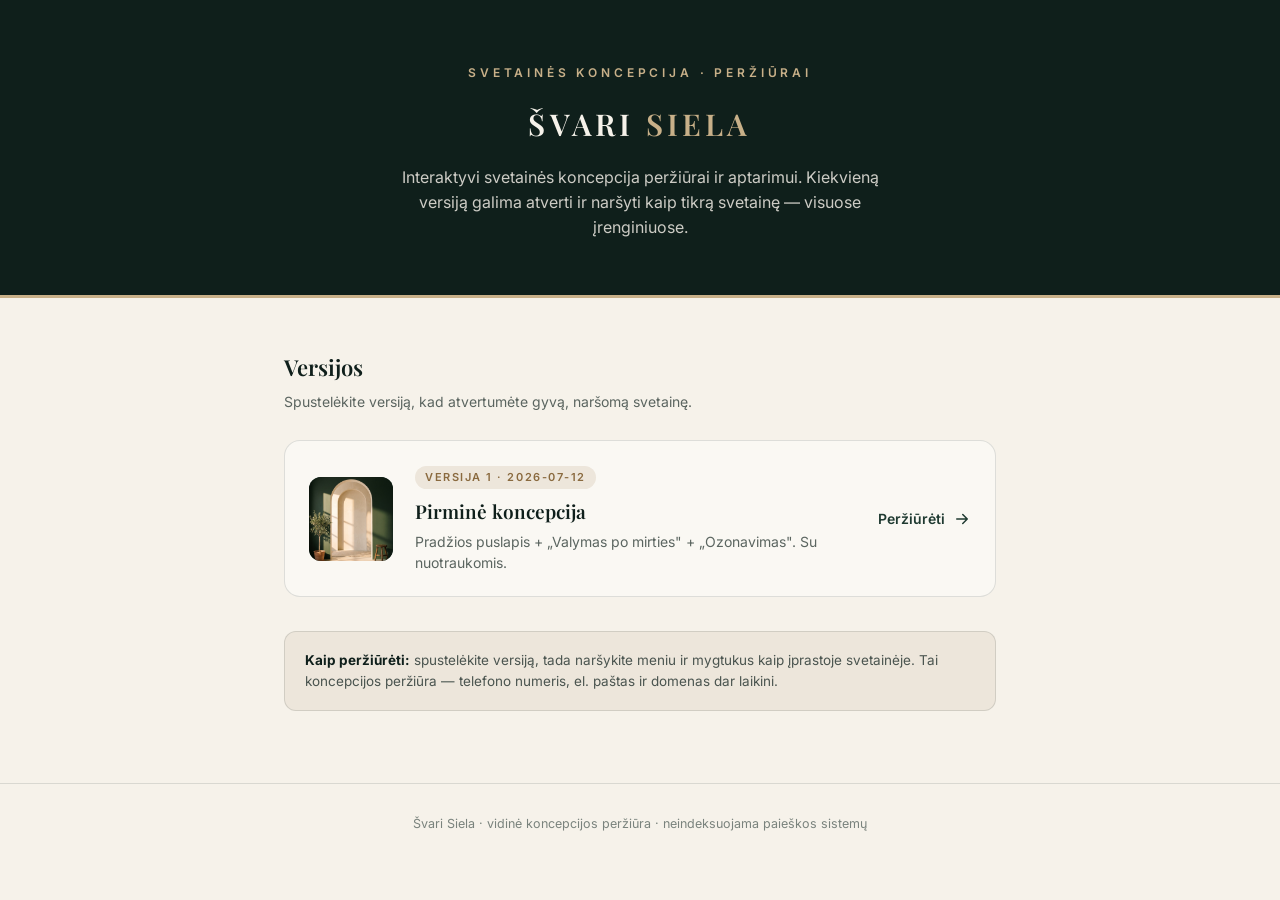
==== index.html @ 1c6e88e5 "Švari Siela — website concept, version index + v1 Static site (homepage + valymas-po-mirties + ozona" ====
<!DOCTYPE html>
<html lang="lt">
<head>
<meta charset="utf-8">
<meta name="viewport" content="width=device-width, initial-scale=1">
<meta name="robots" content="noindex, nofollow">
<title>Švari Siela — svetainės koncepcijos versijos</title>
<link rel="icon" href="v1/assets/favicon.svg" type="image/svg+xml">
<link rel="preconnect" href="https://fonts.googleapis.com">
<link rel="preconnect" href="https://fonts.gstatic.com" crossorigin>
<link href="https://fonts.googleapis.com/css2?family=Playfair+Display:wght@500;600;700&family=Inter:wght@400;500;600&display=swap" rel="stylesheet">
<style>
  :root{
    --ink:#0f1f1b; --green:#1f3a31; --green-2:#2c4c40;
    --paper:#f6f2ea; --cream:#ede6db; --bone:#faf8f3;
    --gold:#c8b089; --bronze:#a7804c; --bronze-text:#8a6a3f;
    --line:rgba(15,31,27,.12);
  }
  *{box-sizing:border-box}
  html,body{margin:0}
  body{
    font-family:'Inter',system-ui,sans-serif;
    color:var(--ink); background:var(--paper);
    -webkit-font-smoothing:antialiased; line-height:1.55;
  }
  .wrap{max-width:760px; margin:0 auto; padding:0 24px}

  /* Header band */
  header{
    background:var(--ink); color:var(--paper);
    padding:64px 0 56px; text-align:center;
    border-bottom:3px solid var(--gold);
  }
  .brand{
    font-family:'Playfair Display',serif; font-weight:600;
    letter-spacing:.14em; text-transform:uppercase;
    font-size:clamp(22px,4.5vw,30px); margin:0;
  }
  .brand span{color:var(--gold)}
  .eyebrow{
    color:var(--gold); text-transform:uppercase; letter-spacing:.32em;
    font-size:12px; font-weight:600; margin:0 0 18px;
  }
  header p.lede{
    max-width:520px; margin:18px auto 0; color:rgba(246,242,234,.82);
    font-size:16px;
  }

  main{padding:52px 0 72px}
  .section-title{
    font-family:'Playfair Display',serif; font-weight:600;
    font-size:22px; margin:0 0 6px;
  }
  .section-note{color:#5b6560; font-size:14px; margin:0 0 28px}

  /* Version cards */
  .card{
    display:flex; align-items:center; gap:22px;
    background:var(--bone); border:1px solid var(--line);
    border-radius:16px; padding:22px 24px; margin-bottom:16px;
    text-decoration:none; color:inherit;
    transition:transform .18s ease, box-shadow .18s ease, border-color .18s ease;
  }
  .card:hover{
    transform:translateY(-2px);
    box-shadow:0 14px 34px rgba(15,31,27,.10);
    border-color:var(--gold);
  }
  .card .thumb{
    flex:0 0 84px; width:84px; height:84px; border-radius:12px;
    overflow:hidden; background:var(--green);
  }
  .card .thumb img{width:100%; height:100%; object-fit:cover; display:block}
  .card .meta{flex:1 1 auto; min-width:0}
  .vtag{
    display:inline-block; font-size:11px; font-weight:600;
    letter-spacing:.14em; text-transform:uppercase;
    color:var(--bronze-text); background:var(--cream);
    padding:3px 10px; border-radius:999px; margin-bottom:8px;
  }
  .vtitle{
    font-family:'Playfair Display',serif; font-weight:600;
    font-size:19px; margin:0 0 4px;
  }
  .vdesc{color:#5b6560; font-size:14px; margin:0}
  .card .go{
    flex:0 0 auto; align-self:center;
    font-weight:600; font-size:14px; color:var(--green);
    display:inline-flex; align-items:center; gap:8px; white-space:nowrap;
  }
  .card .go svg{width:18px; height:18px}

  .hint{
    margin-top:34px; padding:18px 20px; border-radius:12px;
    background:var(--cream); border:1px solid var(--line);
    color:#4a544f; font-size:13.5px;
  }
  .hint strong{color:var(--ink)}

  footer{
    text-align:center; padding:30px 0 44px;
    color:#7a837d; font-size:12.5px; border-top:1px solid var(--line);
  }
  @media (max-width:520px){
    .card{flex-wrap:wrap; gap:16px}
    .card .thumb{flex-basis:64px; width:64px; height:64px}
    .card .go{width:100%; justify-content:flex-start; padding-left:80px}
  }
</style>
</head>
<body>
  <header>
    <div class="wrap">
      <p class="eyebrow">Svetainės koncepcija · peržiūrai</p>
      <h1 class="brand">Švari <span>Siela</span></h1>
      <p class="lede">Interaktyvi svetainės koncepcija peržiūrai ir aptarimui. Kiekvieną versiją galima atverti ir naršyti kaip tikrą svetainę — visuose įrenginiuose.</p>
    </div>
  </header>

  <main>
    <div class="wrap">
      <h2 class="section-title">Versijos</h2>
      <p class="section-note">Spustelėkite versiją, kad atvertumėte gyvą, naršomą svetainę.</p>

      <a class="card" href="v1/index.html">
        <span class="thumb"><img src="v1/assets/hero-arch.jpg" alt="" loading="lazy"></span>
        <span class="meta">
          <span class="vtag">Versija 1 · 2026-07-12</span>
          <p class="vtitle">Pirminė koncepcija</p>
          <p class="vdesc">Pradžios puslapis + „Valymas po mirties" + „Ozonavimas". Su nuotraukomis.</p>
        </span>
        <span class="go">Peržiūrėti
          <svg viewBox="0 0 24 24" fill="none" stroke="currentColor" stroke-width="2" stroke-linecap="round" stroke-linejoin="round"><path d="M5 12h14M13 6l6 6-6 6"/></svg>
        </span>
      </a>

      <!-- NAUJOS VERSIJOS: naują versiją įdėkite kaip „v2/" ir čia pridėkite dar vieną kortelę. -->

      <div class="hint">
        <strong>Kaip peržiūrėti:</strong> spustelėkite versiją, tada naršykite meniu ir mygtukus kaip įprastoje svetainėje. Tai koncepcijos peržiūra — telefono numeris, el. paštas ir domenas dar laikini.
      </div>
    </div>
  </main>

  <footer>
    <div class="wrap">Švari Siela · vidinė koncepcijos peržiūra · neindeksuojama paieškos sistemų</div>
  </footer>
</body>
</html>
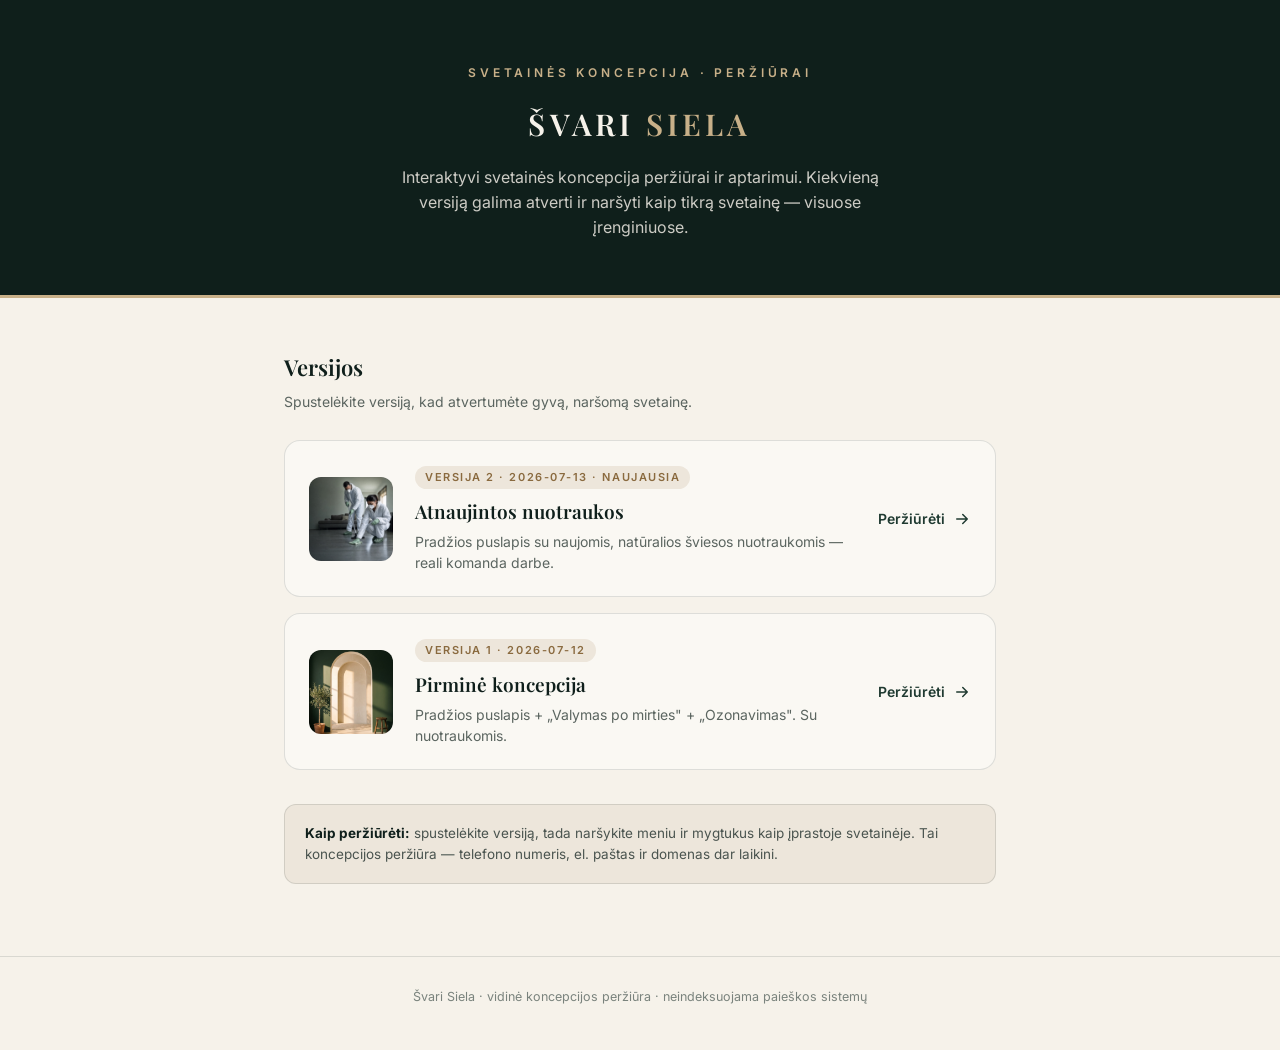
==== commit 22c980bd: "Add v2: crew hero photo + brighter sunlit homepage images - Hero: real cleaning crew photo (user-sup" ====
--- a/index.html
+++ b/index.html
@@ -122,6 +122,18 @@
       <h2 class="section-title">Versijos</h2>
       <p class="section-note">Spustelėkite versiją, kad atvertumėte gyvą, naršomą svetainę.</p>
 
+      <a class="card" href="v2/index.html">
+        <span class="thumb"><img src="v2/assets/hero-crew.jpg" alt="" loading="lazy"></span>
+        <span class="meta">
+          <span class="vtag">Versija 2 · 2026-07-13 · naujausia</span>
+          <p class="vtitle">Atnaujintos nuotraukos</p>
+          <p class="vdesc">Pradžios puslapis su naujomis, natūralios šviesos nuotraukomis — reali komanda darbe.</p>
+        </span>
+        <span class="go">Peržiūrėti
+          <svg viewBox="0 0 24 24" fill="none" stroke="currentColor" stroke-width="2" stroke-linecap="round" stroke-linejoin="round"><path d="M5 12h14M13 6l6 6-6 6"/></svg>
+        </span>
+      </a>
+
       <a class="card" href="v1/index.html">
         <span class="thumb"><img src="v1/assets/hero-arch.jpg" alt="" loading="lazy"></span>
         <span class="meta">
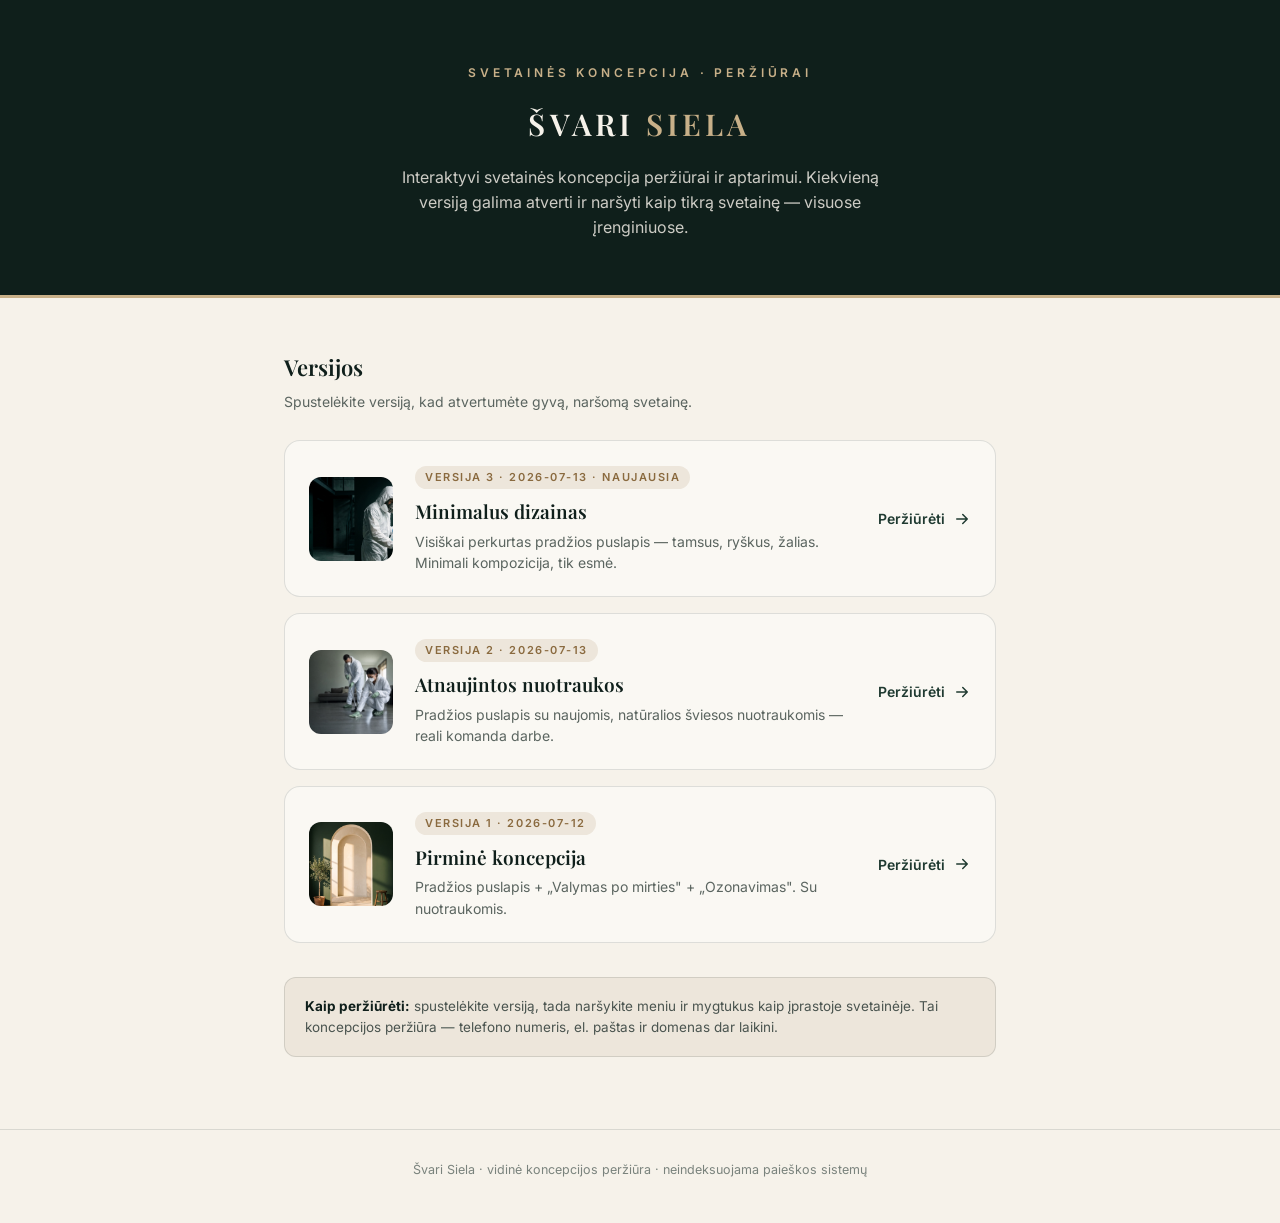
==== commit 9e5ad3b3: "Add v3: minimal bold dark-green homepage redesign Total homepage redo inspired by reference biohazar" ====
--- a/index.html
+++ b/index.html
@@ -122,10 +122,22 @@
       <h2 class="section-title">Versijos</h2>
       <p class="section-note">Spustelėkite versiją, kad atvertumėte gyvą, naršomą svetainę.</p>
 
+      <a class="card" href="v3/index.html">
+        <span class="thumb"><img src="v3/assets/hero-tech.jpg" alt="" loading="lazy"></span>
+        <span class="meta">
+          <span class="vtag">Versija 3 · 2026-07-13 · naujausia</span>
+          <p class="vtitle">Minimalus dizainas</p>
+          <p class="vdesc">Visiškai perkurtas pradžios puslapis — tamsus, ryškus, žalias. Minimali kompozicija, tik esmė.</p>
+        </span>
+        <span class="go">Peržiūrėti
+          <svg viewBox="0 0 24 24" fill="none" stroke="currentColor" stroke-width="2" stroke-linecap="round" stroke-linejoin="round"><path d="M5 12h14M13 6l6 6-6 6"/></svg>
+        </span>
+      </a>
+
       <a class="card" href="v2/index.html">
         <span class="thumb"><img src="v2/assets/hero-crew.jpg" alt="" loading="lazy"></span>
         <span class="meta">
-          <span class="vtag">Versija 2 · 2026-07-13 · naujausia</span>
+          <span class="vtag">Versija 2 · 2026-07-13</span>
           <p class="vtitle">Atnaujintos nuotraukos</p>
           <p class="vdesc">Pradžios puslapis su naujomis, natūralios šviesos nuotraukomis — reali komanda darbe.</p>
         </span>
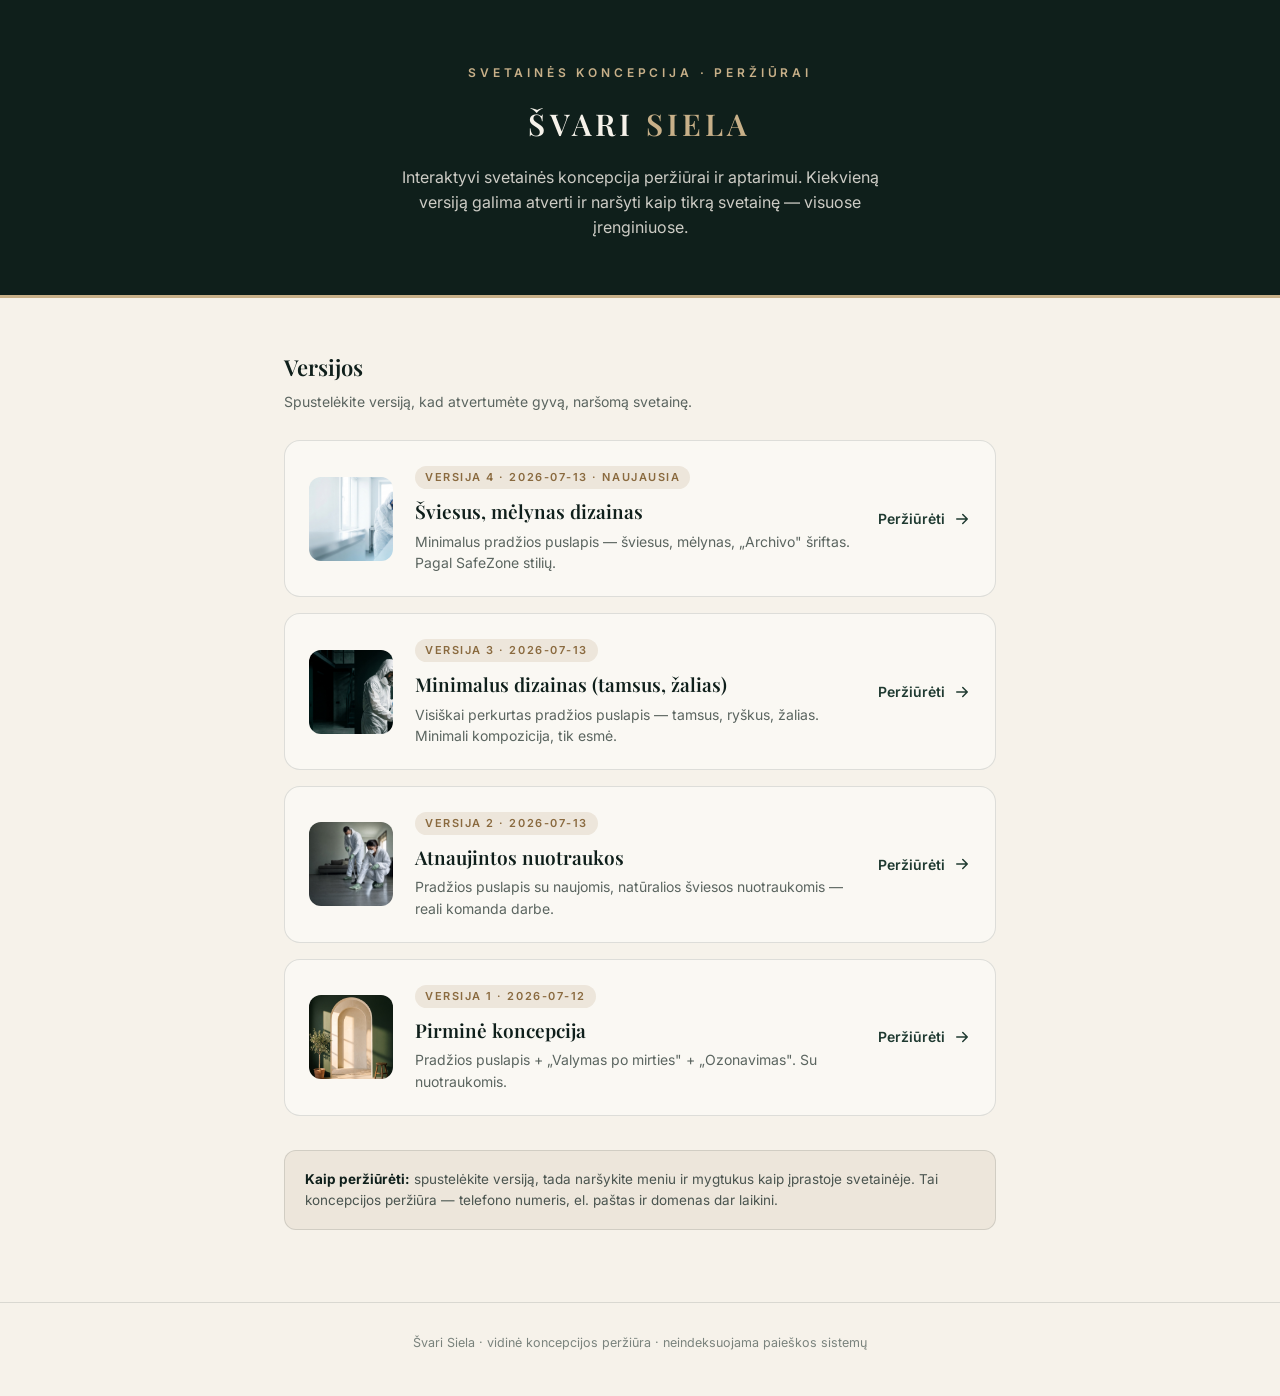
==== commit 2fb4865e: "Add v4: bright blue homepage, Archivo + Inter Bright high-key hero (single PPE technician, blue acce" ====
--- a/index.html
+++ b/index.html
@@ -122,11 +122,23 @@
       <h2 class="section-title">Versijos</h2>
       <p class="section-note">Spustelėkite versiją, kad atvertumėte gyvą, naršomą svetainę.</p>
 
+      <a class="card" href="v4/index.html">
+        <span class="thumb"><img src="v4/assets/hero-bright.jpg" alt="" loading="lazy"></span>
+        <span class="meta">
+          <span class="vtag">Versija 4 · 2026-07-13 · naujausia</span>
+          <p class="vtitle">Šviesus, mėlynas dizainas</p>
+          <p class="vdesc">Minimalus pradžios puslapis — šviesus, mėlynas, „Archivo" šriftas. Pagal SafeZone stilių.</p>
+        </span>
+        <span class="go">Peržiūrėti
+          <svg viewBox="0 0 24 24" fill="none" stroke="currentColor" stroke-width="2" stroke-linecap="round" stroke-linejoin="round"><path d="M5 12h14M13 6l6 6-6 6"/></svg>
+        </span>
+      </a>
+
       <a class="card" href="v3/index.html">
         <span class="thumb"><img src="v3/assets/hero-tech.jpg" alt="" loading="lazy"></span>
         <span class="meta">
-          <span class="vtag">Versija 3 · 2026-07-13 · naujausia</span>
-          <p class="vtitle">Minimalus dizainas</p>
+          <span class="vtag">Versija 3 · 2026-07-13</span>
+          <p class="vtitle">Minimalus dizainas (tamsus, žalias)</p>
           <p class="vdesc">Visiškai perkurtas pradžios puslapis — tamsus, ryškus, žalias. Minimali kompozicija, tik esmė.</p>
         </span>
         <span class="go">Peržiūrėti
